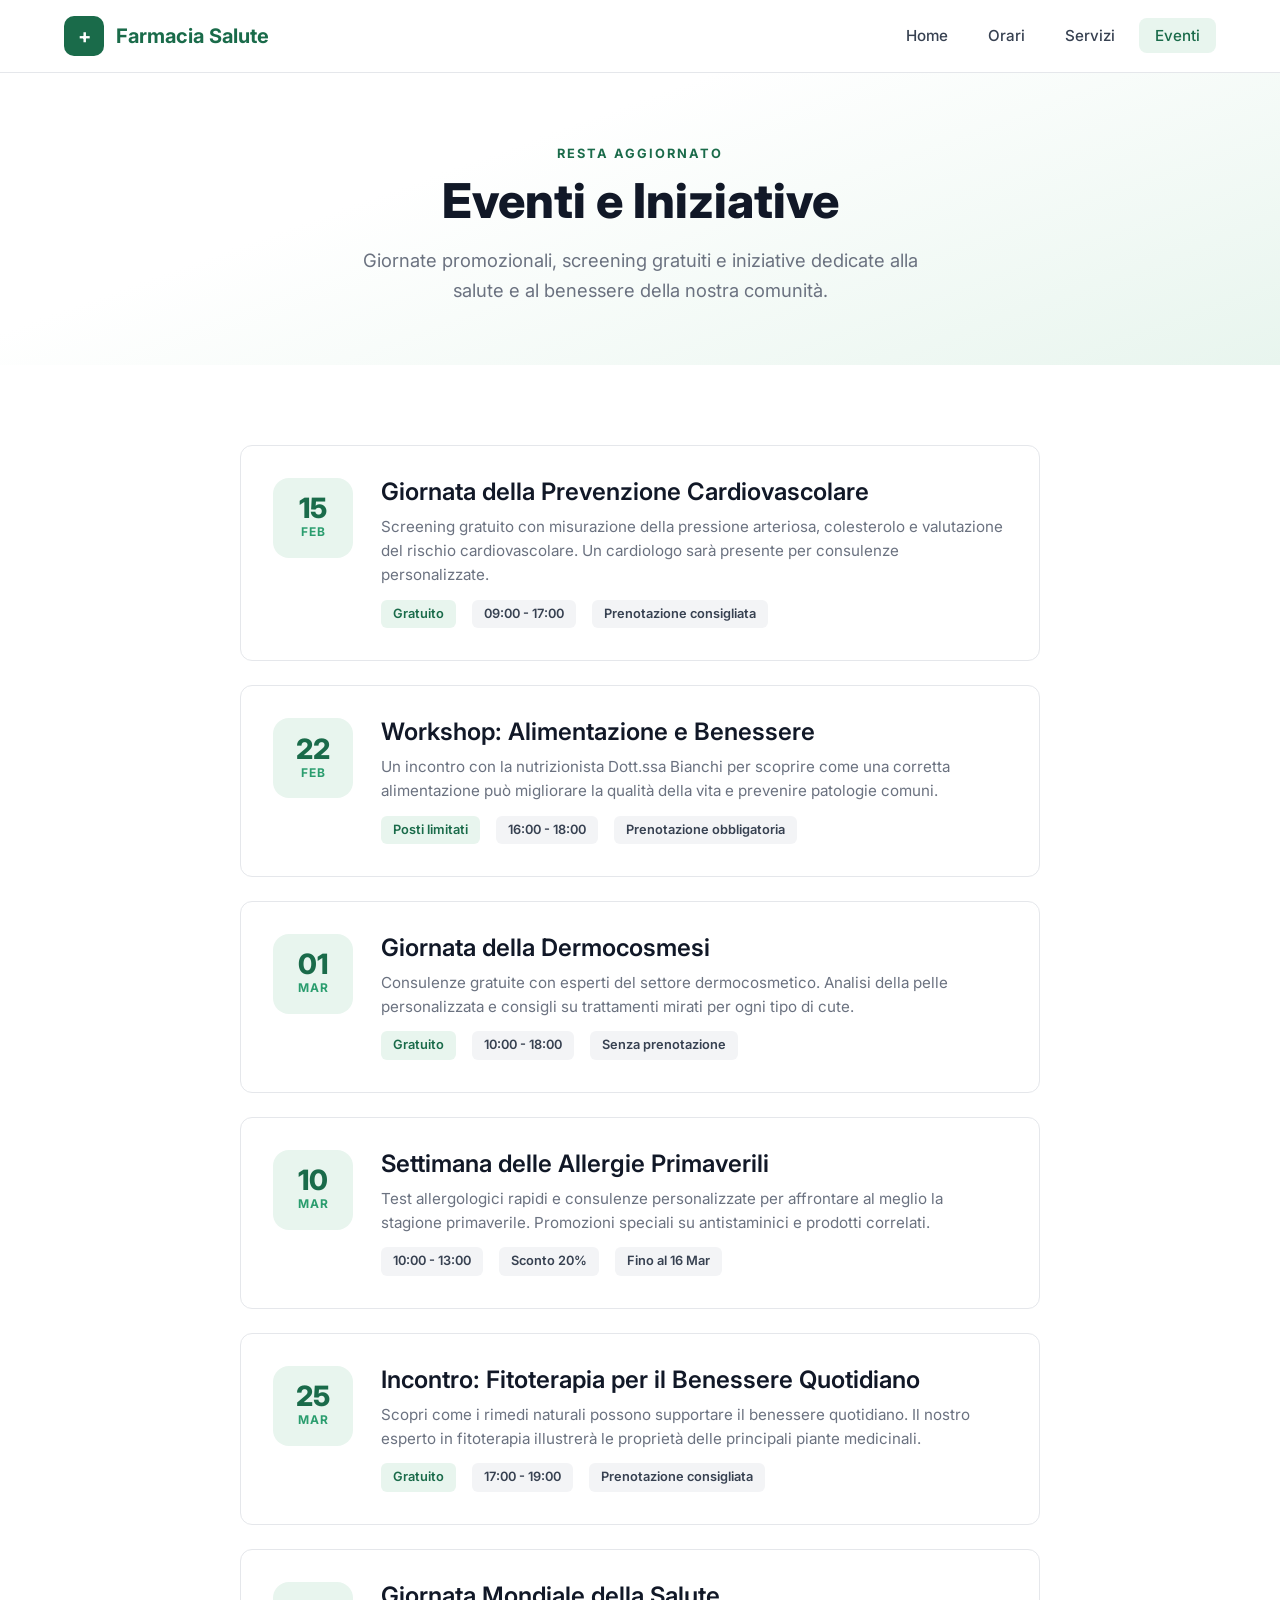
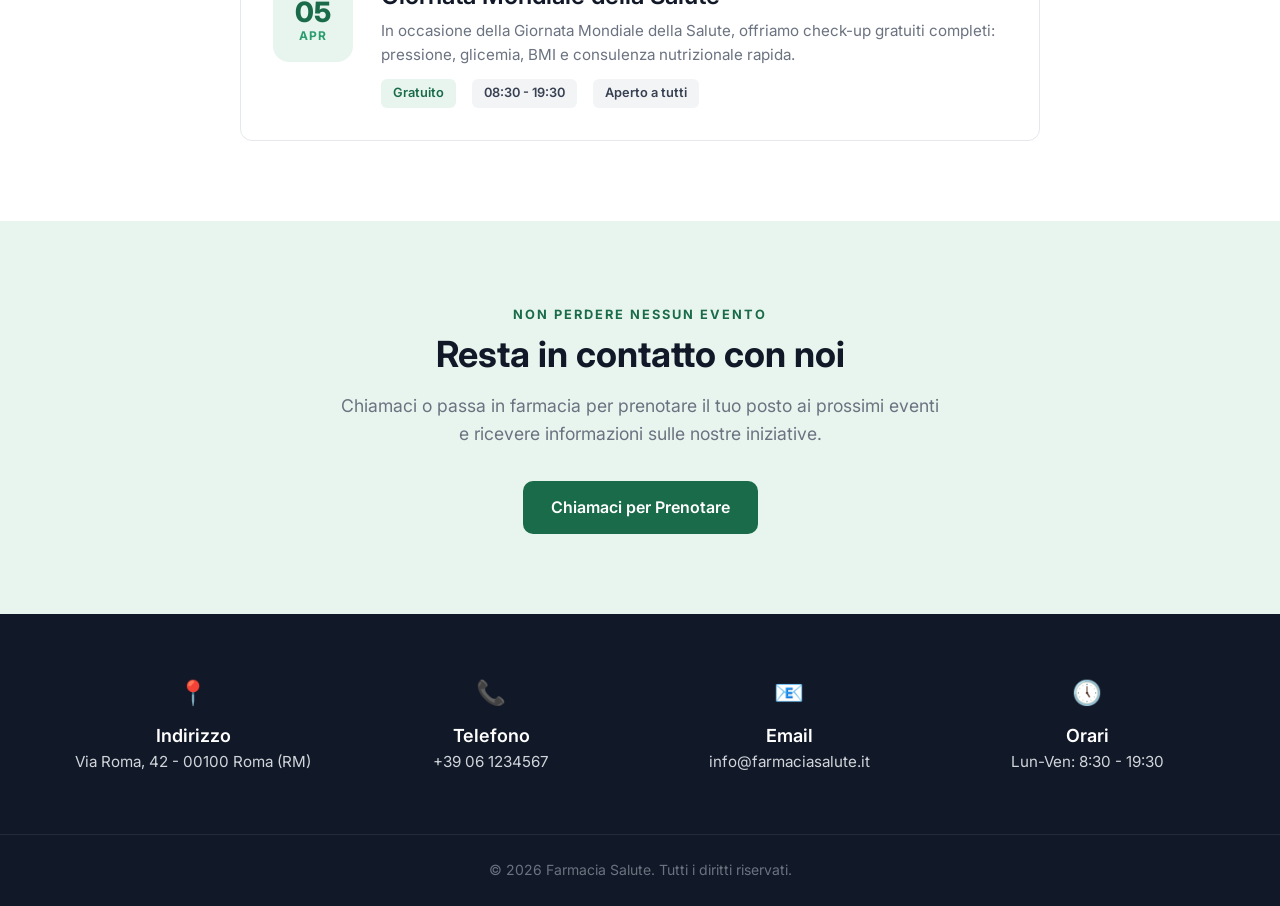
==== eventi.html @ 4664b822 "Add pharmacy showcase website with homepage, hours, services, and events pages Static frontend for F" ====
<!DOCTYPE html>
<html lang="it">
<head>
  <meta charset="UTF-8">
  <meta name="viewport" content="width=device-width, initial-scale=1.0">
  <title>Eventi &mdash; Farmacia Salute</title>
  <meta name="description" content="Scopri gli eventi, le giornate promozionali e le iniziative organizzate dalla Farmacia Salute.">
  <link rel="preconnect" href="https://fonts.googleapis.com">
  <link rel="preconnect" href="https://fonts.gstatic.com" crossorigin>
  <link href="https://fonts.googleapis.com/css2?family=Inter:wght@400;500;600;700;800&display=swap" rel="stylesheet">
  <link rel="stylesheet" href="css/style.css">
</head>
<body>

  <!-- Header -->
  <header class="header" id="header">
    <nav class="nav container">
      <a href="index.html" class="nav-logo">
        <div class="logo-icon">+</div>
        Farmacia Salute
      </a>
      <ul class="nav-links" id="navLinks">
        <li><a href="index.html">Home</a></li>
        <li><a href="orari.html">Orari</a></li>
        <li><a href="servizi.html">Servizi</a></li>
        <li><a href="eventi.html" class="active">Eventi</a></li>
      </ul>
      <button class="nav-toggle" id="navToggle" aria-label="Menu">
        <span></span>
        <span></span>
        <span></span>
      </button>
    </nav>
  </header>

  <!-- Page Header -->
  <section class="page-header">
    <div class="container">
      <span class="section-label">Resta Aggiornato</span>
      <h1>Eventi e Iniziative</h1>
      <p>Giornate promozionali, screening gratuiti e iniziative dedicate alla salute e al benessere della nostra comunità.</p>
    </div>
  </section>

  <!-- Events List -->
  <section class="section">
    <div class="container">
      <div class="events-list">

        <div class="event-card">
          <div class="event-date">
            <span class="day">15</span>
            <span class="month">Feb</span>
          </div>
          <div class="event-info">
            <h3>Giornata della Prevenzione Cardiovascolare</h3>
            <p>Screening gratuito con misurazione della pressione arteriosa, colesterolo e valutazione del rischio cardiovascolare. Un cardiologo sarà presente per consulenze personalizzate.</p>
            <div class="event-meta">
              <span class="event-tag highlight">Gratuito</span>
              <span class="event-tag">09:00 - 17:00</span>
              <span class="event-tag">Prenotazione consigliata</span>
            </div>
          </div>
        </div>

        <div class="event-card">
          <div class="event-date">
            <span class="day">22</span>
            <span class="month">Feb</span>
          </div>
          <div class="event-info">
            <h3>Workshop: Alimentazione e Benessere</h3>
            <p>Un incontro con la nutrizionista Dott.ssa Bianchi per scoprire come una corretta alimentazione può migliorare la qualità della vita e prevenire patologie comuni.</p>
            <div class="event-meta">
              <span class="event-tag highlight">Posti limitati</span>
              <span class="event-tag">16:00 - 18:00</span>
              <span class="event-tag">Prenotazione obbligatoria</span>
            </div>
          </div>
        </div>

        <div class="event-card">
          <div class="event-date">
            <span class="day">01</span>
            <span class="month">Mar</span>
          </div>
          <div class="event-info">
            <h3>Giornata della Dermocosmesi</h3>
            <p>Consulenze gratuite con esperti del settore dermocosmetico. Analisi della pelle personalizzata e consigli su trattamenti mirati per ogni tipo di cute.</p>
            <div class="event-meta">
              <span class="event-tag highlight">Gratuito</span>
              <span class="event-tag">10:00 - 18:00</span>
              <span class="event-tag">Senza prenotazione</span>
            </div>
          </div>
        </div>

        <div class="event-card">
          <div class="event-date">
            <span class="day">10</span>
            <span class="month">Mar</span>
          </div>
          <div class="event-info">
            <h3>Settimana delle Allergie Primaverili</h3>
            <p>Test allergologici rapidi e consulenze personalizzate per affrontare al meglio la stagione primaverile. Promozioni speciali su antistaminici e prodotti correlati.</p>
            <div class="event-meta">
              <span class="event-tag">10:00 - 13:00</span>
              <span class="event-tag">Sconto 20%</span>
              <span class="event-tag">Fino al 16 Mar</span>
            </div>
          </div>
        </div>

        <div class="event-card">
          <div class="event-date">
            <span class="day">25</span>
            <span class="month">Mar</span>
          </div>
          <div class="event-info">
            <h3>Incontro: Fitoterapia per il Benessere Quotidiano</h3>
            <p>Scopri come i rimedi naturali possono supportare il benessere quotidiano. Il nostro esperto in fitoterapia illustrerà le proprietà delle principali piante medicinali.</p>
            <div class="event-meta">
              <span class="event-tag highlight">Gratuito</span>
              <span class="event-tag">17:00 - 19:00</span>
              <span class="event-tag">Prenotazione consigliata</span>
            </div>
          </div>
        </div>

        <div class="event-card">
          <div class="event-date">
            <span class="day">05</span>
            <span class="month">Apr</span>
          </div>
          <div class="event-info">
            <h3>Giornata Mondiale della Salute</h3>
            <p>In occasione della Giornata Mondiale della Salute, offriamo check-up gratuiti completi: pressione, glicemia, BMI e consulenza nutrizionale rapida.</p>
            <div class="event-meta">
              <span class="event-tag highlight">Gratuito</span>
              <span class="event-tag">08:30 - 19:30</span>
              <span class="event-tag">Aperto a tutti</span>
            </div>
          </div>
        </div>

      </div>
    </div>
  </section>

  <!-- CTA Section -->
  <section class="section" style="background: var(--accent); text-align: center;">
    <div class="container">
      <span class="section-label">Non perdere nessun evento</span>
      <h2>Resta in contatto con noi</h2>
      <p style="max-width: 600px; margin: 16px auto 32px; color: var(--gray-500); font-size: 1.1rem;">
        Chiamaci o passa in farmacia per prenotare il tuo posto ai prossimi eventi e ricevere informazioni sulle nostre iniziative.
      </p>
      <a href="tel:+390612345678" class="btn btn-primary">Chiamaci per Prenotare</a>
    </div>
  </section>

  <!-- Contact Bar -->
  <section class="contact-bar">
    <div class="container">
      <div class="contact-item">
        <div class="icon">&#x1F4CD;</div>
        <h4>Indirizzo</h4>
        <p>Via Roma, 42 - 00100 Roma (RM)</p>
      </div>
      <div class="contact-item">
        <div class="icon">&#x1F4DE;</div>
        <h4>Telefono</h4>
        <p>+39 06 1234567</p>
      </div>
      <div class="contact-item">
        <div class="icon">&#x1F4E7;</div>
        <h4>Email</h4>
        <p>info@farmaciasalute.it</p>
      </div>
      <div class="contact-item">
        <div class="icon">&#x1F554;</div>
        <h4>Orari</h4>
        <p>Lun-Ven: 8:30 - 19:30</p>
      </div>
    </div>
  </section>

  <!-- Footer -->
  <footer class="footer">
    <div class="container">
      <p>&copy; 2026 Farmacia Salute. Tutti i diritti riservati.</p>
    </div>
  </footer>

  <script src="js/main.js"></script>
</body>
</html>
---- css/style.css ----
/* ===== CSS Variables & Reset ===== */
:root {
  --primary: #1a6b4a;
  --primary-light: #2a9d6e;
  --primary-dark: #0f4a32;
  --accent: #e8f5ee;
  --white: #ffffff;
  --gray-50: #f9fafb;
  --gray-100: #f3f4f6;
  --gray-200: #e5e7eb;
  --gray-300: #d1d5db;
  --gray-500: #6b7280;
  --gray-700: #374151;
  --gray-900: #111827;
  --shadow-sm: 0 1px 3px rgba(0, 0, 0, 0.08);
  --shadow-md: 0 4px 12px rgba(0, 0, 0, 0.1);
  --shadow-lg: 0 10px 30px rgba(0, 0, 0, 0.12);
  --radius: 12px;
  --transition: 0.3s ease;
}

*,
*::before,
*::after {
  margin: 0;
  padding: 0;
  box-sizing: border-box;
}

html {
  scroll-behavior: smooth;
}

body {
  font-family: 'Inter', -apple-system, BlinkMacSystemFont, 'Segoe UI', sans-serif;
  color: var(--gray-700);
  line-height: 1.6;
  background: var(--white);
}

a {
  text-decoration: none;
  color: inherit;
}

ul {
  list-style: none;
}

img {
  max-width: 100%;
  display: block;
}

/* ===== Typography ===== */
h1, h2, h3, h4 {
  color: var(--gray-900);
  line-height: 1.2;
}

h1 { font-size: 3rem; font-weight: 800; }
h2 { font-size: 2.25rem; font-weight: 700; }
h3 { font-size: 1.5rem; font-weight: 600; }
h4 { font-size: 1.125rem; font-weight: 600; }

/* ===== Layout ===== */
.container {
  max-width: 1200px;
  margin: 0 auto;
  padding: 0 24px;
}

.section {
  padding: 80px 0;
}

.section-header {
  text-align: center;
  margin-bottom: 56px;
}

.section-header h2 {
  margin-bottom: 16px;
}

.section-header p {
  font-size: 1.125rem;
  color: var(--gray-500);
  max-width: 600px;
  margin: 0 auto;
}

.section-label {
  display: inline-block;
  font-size: 0.8rem;
  font-weight: 700;
  text-transform: uppercase;
  letter-spacing: 2px;
  color: var(--primary);
  margin-bottom: 8px;
}

/* ===== Header / Navbar ===== */
.header {
  position: fixed;
  top: 0;
  left: 0;
  width: 100%;
  z-index: 1000;
  background: rgba(255, 255, 255, 0.95);
  backdrop-filter: blur(10px);
  border-bottom: 1px solid var(--gray-200);
  transition: var(--transition);
}

.header.scrolled {
  box-shadow: var(--shadow-sm);
}

.nav {
  display: flex;
  align-items: center;
  justify-content: space-between;
  height: 72px;
}

.nav-logo {
  display: flex;
  align-items: center;
  gap: 12px;
  font-size: 1.25rem;
  font-weight: 700;
  color: var(--primary);
}

.nav-logo .logo-icon {
  width: 40px;
  height: 40px;
  background: var(--primary);
  border-radius: 10px;
  display: flex;
  align-items: center;
  justify-content: center;
  color: var(--white);
  font-size: 1.25rem;
}

.nav-links {
  display: flex;
  align-items: center;
  gap: 8px;
}

.nav-links a {
  padding: 8px 16px;
  border-radius: 8px;
  font-size: 0.95rem;
  font-weight: 500;
  color: var(--gray-700);
  transition: var(--transition);
}

.nav-links a:hover,
.nav-links a.active {
  color: var(--primary);
  background: var(--accent);
}

.nav-toggle {
  display: none;
  flex-direction: column;
  gap: 5px;
  background: none;
  border: none;
  cursor: pointer;
  padding: 4px;
}

.nav-toggle span {
  width: 24px;
  height: 2px;
  background: var(--gray-700);
  border-radius: 2px;
  transition: var(--transition);
}

/* ===== Hero Section ===== */
.hero {
  min-height: 100vh;
  display: flex;
  align-items: center;
  padding-top: 72px;
  background: linear-gradient(160deg, var(--white) 60%, var(--accent) 100%);
  position: relative;
  overflow: hidden;
}

.hero::after {
  content: '';
  position: absolute;
  top: -200px;
  right: -200px;
  width: 600px;
  height: 600px;
  border-radius: 50%;
  background: radial-gradient(circle, rgba(26, 107, 74, 0.06) 0%, transparent 70%);
  pointer-events: none;
}

.hero .container {
  display: grid;
  grid-template-columns: 1fr 1fr;
  gap: 64px;
  align-items: center;
}

.hero-content {
  position: relative;
  z-index: 1;
}

.hero-content h1 {
  margin-bottom: 24px;
}

.hero-content h1 span {
  color: var(--primary);
}

.hero-content p {
  font-size: 1.2rem;
  color: var(--gray-500);
  margin-bottom: 36px;
  max-width: 500px;
}

.hero-visual {
  display: flex;
  justify-content: center;
  align-items: center;
  position: relative;
}

.hero-card {
  background: var(--white);
  border-radius: 20px;
  padding: 48px;
  box-shadow: var(--shadow-lg);
  text-align: center;
  max-width: 400px;
  width: 100%;
}

.hero-card .pharmacy-icon {
  width: 100px;
  height: 100px;
  margin: 0 auto 24px;
  background: var(--accent);
  border-radius: 50%;
  display: flex;
  align-items: center;
  justify-content: center;
  font-size: 3rem;
}

.hero-card h3 {
  margin-bottom: 8px;
  color: var(--primary);
}

.hero-card p {
  color: var(--gray-500);
  font-size: 0.95rem;
}

.hero-stats {
  display: flex;
  gap: 16px;
  margin-top: 24px;
  justify-content: center;
}

.hero-stat {
  text-align: center;
  padding: 12px 16px;
  background: var(--accent);
  border-radius: 12px;
  flex: 1;
}

.hero-stat .number {
  font-size: 1.5rem;
  font-weight: 800;
  color: var(--primary);
}

.hero-stat .label {
  font-size: 0.75rem;
  color: var(--gray-500);
  text-transform: uppercase;
  letter-spacing: 1px;
}

/* ===== Buttons ===== */
.btn {
  display: inline-flex;
  align-items: center;
  gap: 8px;
  padding: 14px 28px;
  border-radius: 10px;
  font-size: 1rem;
  font-weight: 600;
  cursor: pointer;
  border: none;
  transition: var(--transition);
}

.btn-primary {
  background: var(--primary);
  color: var(--white);
}

.btn-primary:hover {
  background: var(--primary-dark);
  transform: translateY(-2px);
  box-shadow: var(--shadow-md);
}

.btn-outline {
  background: transparent;
  color: var(--primary);
  border: 2px solid var(--primary);
}

.btn-outline:hover {
  background: var(--accent);
  transform: translateY(-2px);
}

.btn-group {
  display: flex;
  gap: 16px;
  flex-wrap: wrap;
}

/* ===== Cards Grid ===== */
.cards-grid {
  display: grid;
  grid-template-columns: repeat(auto-fit, minmax(280px, 1fr));
  gap: 24px;
}

.card {
  background: var(--white);
  border-radius: var(--radius);
  padding: 32px;
  border: 1px solid var(--gray-200);
  transition: var(--transition);
}

.card:hover {
  transform: translateY(-4px);
  box-shadow: var(--shadow-md);
  border-color: transparent;
}

.card-icon {
  width: 56px;
  height: 56px;
  border-radius: 14px;
  background: var(--accent);
  display: flex;
  align-items: center;
  justify-content: center;
  font-size: 1.5rem;
  margin-bottom: 20px;
}

.card h3 {
  margin-bottom: 12px;
}

.card p {
  color: var(--gray-500);
  font-size: 0.95rem;
}

/* ===== Page Header (for inner pages) ===== */
.page-header {
  padding: 140px 0 60px;
  background: linear-gradient(160deg, var(--white) 40%, var(--accent) 100%);
  text-align: center;
}

.page-header h1 {
  margin-bottom: 16px;
}

.page-header p {
  font-size: 1.15rem;
  color: var(--gray-500);
  max-width: 600px;
  margin: 0 auto;
}

/* ===== Hours Table ===== */
.hours-wrapper {
  max-width: 700px;
  margin: 0 auto;
}

.hours-table {
  width: 100%;
  background: var(--white);
  border-radius: var(--radius);
  overflow: hidden;
  box-shadow: var(--shadow-md);
  border: 1px solid var(--gray-200);
}

.hours-row {
  display: flex;
  justify-content: space-between;
  align-items: center;
  padding: 20px 32px;
  border-bottom: 1px solid var(--gray-100);
  transition: var(--transition);
}

.hours-row:last-child {
  border-bottom: none;
}

.hours-row:hover {
  background: var(--gray-50);
}

.hours-row.today {
  background: var(--accent);
  font-weight: 600;
}

.hours-row.today .day-name {
  color: var(--primary);
}

.day-name {
  font-weight: 600;
  color: var(--gray-900);
  display: flex;
  align-items: center;
  gap: 10px;
}

.today-badge {
  font-size: 0.7rem;
  background: var(--primary);
  color: var(--white);
  padding: 2px 10px;
  border-radius: 20px;
  font-weight: 700;
  text-transform: uppercase;
  letter-spacing: 1px;
}

.hours-time {
  color: var(--gray-500);
}

.hours-time.closed {
  color: #dc2626;
  font-weight: 600;
}

.hours-note {
  text-align: center;
  margin-top: 32px;
  padding: 24px;
  background: var(--accent);
  border-radius: var(--radius);
  color: var(--primary-dark);
  font-size: 0.95rem;
}

.hours-note strong {
  display: block;
  margin-bottom: 4px;
}

/* ===== Current Status Badge ===== */
.status-badge {
  display: inline-flex;
  align-items: center;
  gap: 8px;
  padding: 8px 20px;
  border-radius: 30px;
  font-weight: 600;
  font-size: 0.9rem;
  margin-top: 16px;
}

.status-badge.open {
  background: #dcfce7;
  color: #166534;
}

.status-badge.closed {
  background: #fee2e2;
  color: #991b1b;
}

.status-dot {
  width: 8px;
  height: 8px;
  border-radius: 50%;
  animation: pulse 2s infinite;
}

.status-badge.open .status-dot {
  background: #22c55e;
}

.status-badge.closed .status-dot {
  background: #ef4444;
}

@keyframes pulse {
  0%, 100% { opacity: 1; }
  50% { opacity: 0.4; }
}

/* ===== Services Page ===== */
.services-grid {
  display: grid;
  grid-template-columns: repeat(auto-fit, minmax(320px, 1fr));
  gap: 32px;
}

.service-card {
  background: var(--white);
  border-radius: var(--radius);
  padding: 40px;
  border: 1px solid var(--gray-200);
  transition: var(--transition);
  position: relative;
  overflow: hidden;
}

.service-card::before {
  content: '';
  position: absolute;
  top: 0;
  left: 0;
  width: 100%;
  height: 4px;
  background: var(--primary);
  transform: scaleX(0);
  transition: var(--transition);
}

.service-card:hover::before {
  transform: scaleX(1);
}

.service-card:hover {
  transform: translateY(-6px);
  box-shadow: var(--shadow-lg);
  border-color: transparent;
}

.service-icon {
  width: 64px;
  height: 64px;
  border-radius: 16px;
  background: var(--accent);
  display: flex;
  align-items: center;
  justify-content: center;
  font-size: 1.75rem;
  margin-bottom: 24px;
}

.service-card h3 {
  margin-bottom: 12px;
}

.service-card p {
  color: var(--gray-500);
  line-height: 1.7;
}

/* ===== Events Page ===== */
.events-list {
  max-width: 800px;
  margin: 0 auto;
  display: flex;
  flex-direction: column;
  gap: 24px;
}

.event-card {
  background: var(--white);
  border-radius: var(--radius);
  padding: 32px;
  border: 1px solid var(--gray-200);
  display: flex;
  gap: 28px;
  align-items: flex-start;
  transition: var(--transition);
}

.event-card:hover {
  transform: translateY(-3px);
  box-shadow: var(--shadow-md);
  border-color: transparent;
}

.event-date {
  flex-shrink: 0;
  width: 80px;
  height: 80px;
  border-radius: 16px;
  background: var(--accent);
  display: flex;
  flex-direction: column;
  align-items: center;
  justify-content: center;
  text-align: center;
}

.event-date .day {
  font-size: 1.75rem;
  font-weight: 800;
  color: var(--primary);
  line-height: 1;
}

.event-date .month {
  font-size: 0.75rem;
  font-weight: 700;
  color: var(--primary-light);
  text-transform: uppercase;
  letter-spacing: 1px;
}

.event-info h3 {
  margin-bottom: 8px;
}

.event-info p {
  color: var(--gray-500);
  font-size: 0.95rem;
  margin-bottom: 12px;
}

.event-meta {
  display: flex;
  gap: 16px;
  flex-wrap: wrap;
}

.event-tag {
  font-size: 0.8rem;
  font-weight: 600;
  padding: 4px 12px;
  border-radius: 6px;
  background: var(--gray-100);
  color: var(--gray-700);
}

.event-tag.highlight {
  background: var(--accent);
  color: var(--primary);
}

/* ===== Contact Bar ===== */
.contact-bar {
  background: var(--gray-900);
  padding: 60px 0;
}

.contact-bar .container {
  display: grid;
  grid-template-columns: repeat(auto-fit, minmax(240px, 1fr));
  gap: 40px;
}

.contact-item {
  text-align: center;
  color: var(--gray-300);
}

.contact-item .icon {
  font-size: 1.5rem;
  margin-bottom: 12px;
}

.contact-item h4 {
  color: var(--white);
  margin-bottom: 4px;
}

.contact-item p {
  font-size: 0.95rem;
}

/* ===== Footer ===== */
.footer {
  background: var(--gray-900);
  border-top: 1px solid rgba(255, 255, 255, 0.08);
  padding: 24px 0;
  text-align: center;
  color: var(--gray-500);
  font-size: 0.875rem;
}

/* ===== Responsive ===== */
@media (max-width: 768px) {
  h1 { font-size: 2.25rem; }
  h2 { font-size: 1.75rem; }
  h3 { font-size: 1.25rem; }

  .section { padding: 56px 0; }

  .nav-links {
    position: fixed;
    top: 72px;
    left: 0;
    right: 0;
    background: var(--white);
    flex-direction: column;
    padding: 24px;
    gap: 4px;
    border-bottom: 1px solid var(--gray-200);
    box-shadow: var(--shadow-md);
    transform: translateY(-120%);
    transition: var(--transition);
    z-index: 999;
  }

  .nav-links.open {
    transform: translateY(0);
  }

  .nav-links a {
    width: 100%;
    padding: 12px 16px;
  }

  .nav-toggle {
    display: flex;
  }

  .hero .container {
    grid-template-columns: 1fr;
    gap: 40px;
    text-align: center;
  }

  .hero-content p {
    margin-left: auto;
    margin-right: auto;
  }

  .btn-group {
    justify-content: center;
  }

  .event-card {
    flex-direction: column;
    align-items: center;
    text-align: center;
  }

  .event-meta {
    justify-content: center;
  }

  .services-grid {
    grid-template-columns: 1fr;
  }
}
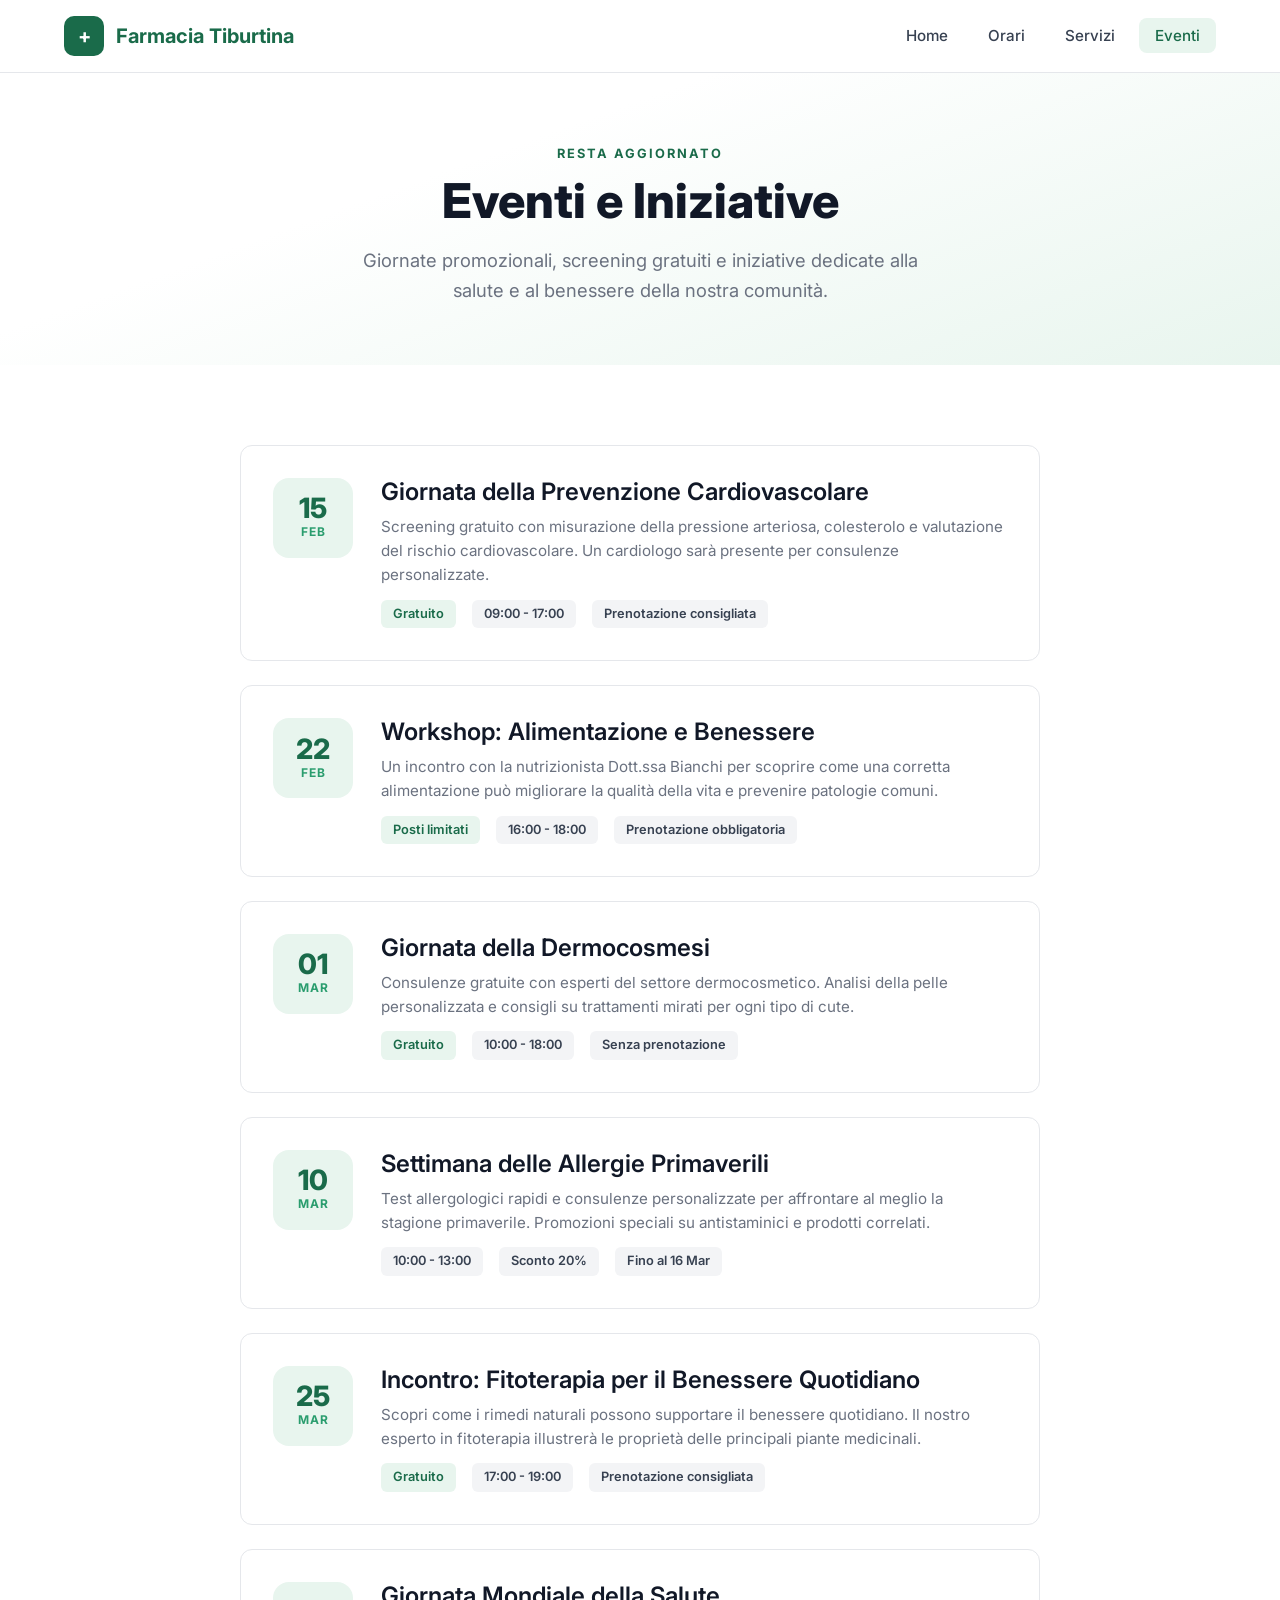
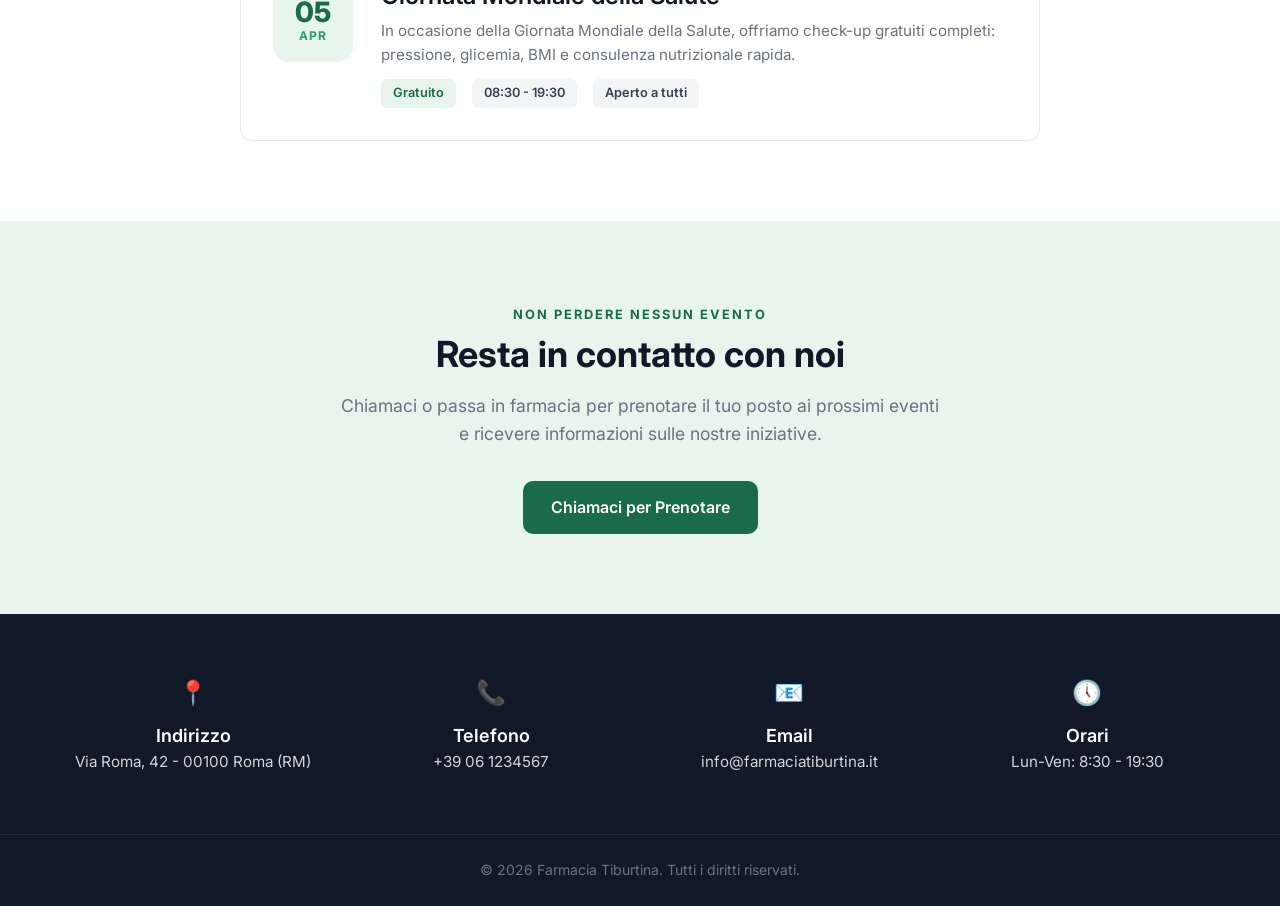
==== commit 6367b318: "Add hero background image and rename to Farmacia Tiburtina - Set pharmacy exterior photo as hero bac" ====
--- a/eventi.html
+++ b/eventi.html
@@ -3,8 +3,8 @@
 <head>
   <meta charset="UTF-8">
   <meta name="viewport" content="width=device-width, initial-scale=1.0">
-  <title>Eventi &mdash; Farmacia Salute</title>
-  <meta name="description" content="Scopri gli eventi, le giornate promozionali e le iniziative organizzate dalla Farmacia Salute.">
+  <title>Eventi &mdash; Farmacia Tiburtina</title>
+  <meta name="description" content="Scopri gli eventi, le giornate promozionali e le iniziative organizzate dalla Farmacia Tiburtina.">
   <link rel="preconnect" href="https://fonts.googleapis.com">
   <link rel="preconnect" href="https://fonts.gstatic.com" crossorigin>
   <link href="https://fonts.googleapis.com/css2?family=Inter:wght@400;500;600;700;800&display=swap" rel="stylesheet">
@@ -17,7 +17,7 @@
     <nav class="nav container">
       <a href="index.html" class="nav-logo">
         <div class="logo-icon">+</div>
-        Farmacia Salute
+        Farmacia Tiburtina
       </a>
       <ul class="nav-links" id="navLinks">
         <li><a href="index.html">Home</a></li>
@@ -175,7 +175,7 @@
       <div class="contact-item">
         <div class="icon">&#x1F4E7;</div>
         <h4>Email</h4>
-        <p>info@farmaciasalute.it</p>
+        <p>info@farmaciatiburtina.it</p>
       </div>
       <div class="contact-item">
         <div class="icon">&#x1F554;</div>
@@ -188,7 +188,7 @@
   <!-- Footer -->
   <footer class="footer">
     <div class="container">
-      <p>&copy; 2026 Farmacia Salute. Tutti i diritti riservati.</p>
+      <p>&copy; 2026 Farmacia Tiburtina. Tutti i diritti riservati.</p>
     </div>
   </footer>
 
--- a/css/style.css
+++ b/css/style.css
@@ -190,9 +190,17 @@
   display: flex;
   align-items: center;
   padding-top: 72px;
-  background: linear-gradient(160deg, var(--white) 60%, var(--accent) 100%);
+  background: url('http://www.farmaciatiburtina.it/wp-content/uploads/2016/09/06092016-425701829_5466443718539454775.jpg') center center / cover no-repeat fixed;
   position: relative;
   overflow: hidden;
+}
+
+.hero::before {
+  content: '';
+  position: absolute;
+  inset: 0;
+  background: linear-gradient(160deg, rgba(255,255,255,0.92) 40%, rgba(232,245,238,0.85) 100%);
+  z-index: 0;
 }
 
 .hero::after {
@@ -212,6 +220,8 @@
   grid-template-columns: 1fr 1fr;
   gap: 64px;
   align-items: center;
+  position: relative;
+  z-index: 1;
 }
 
 .hero-content {
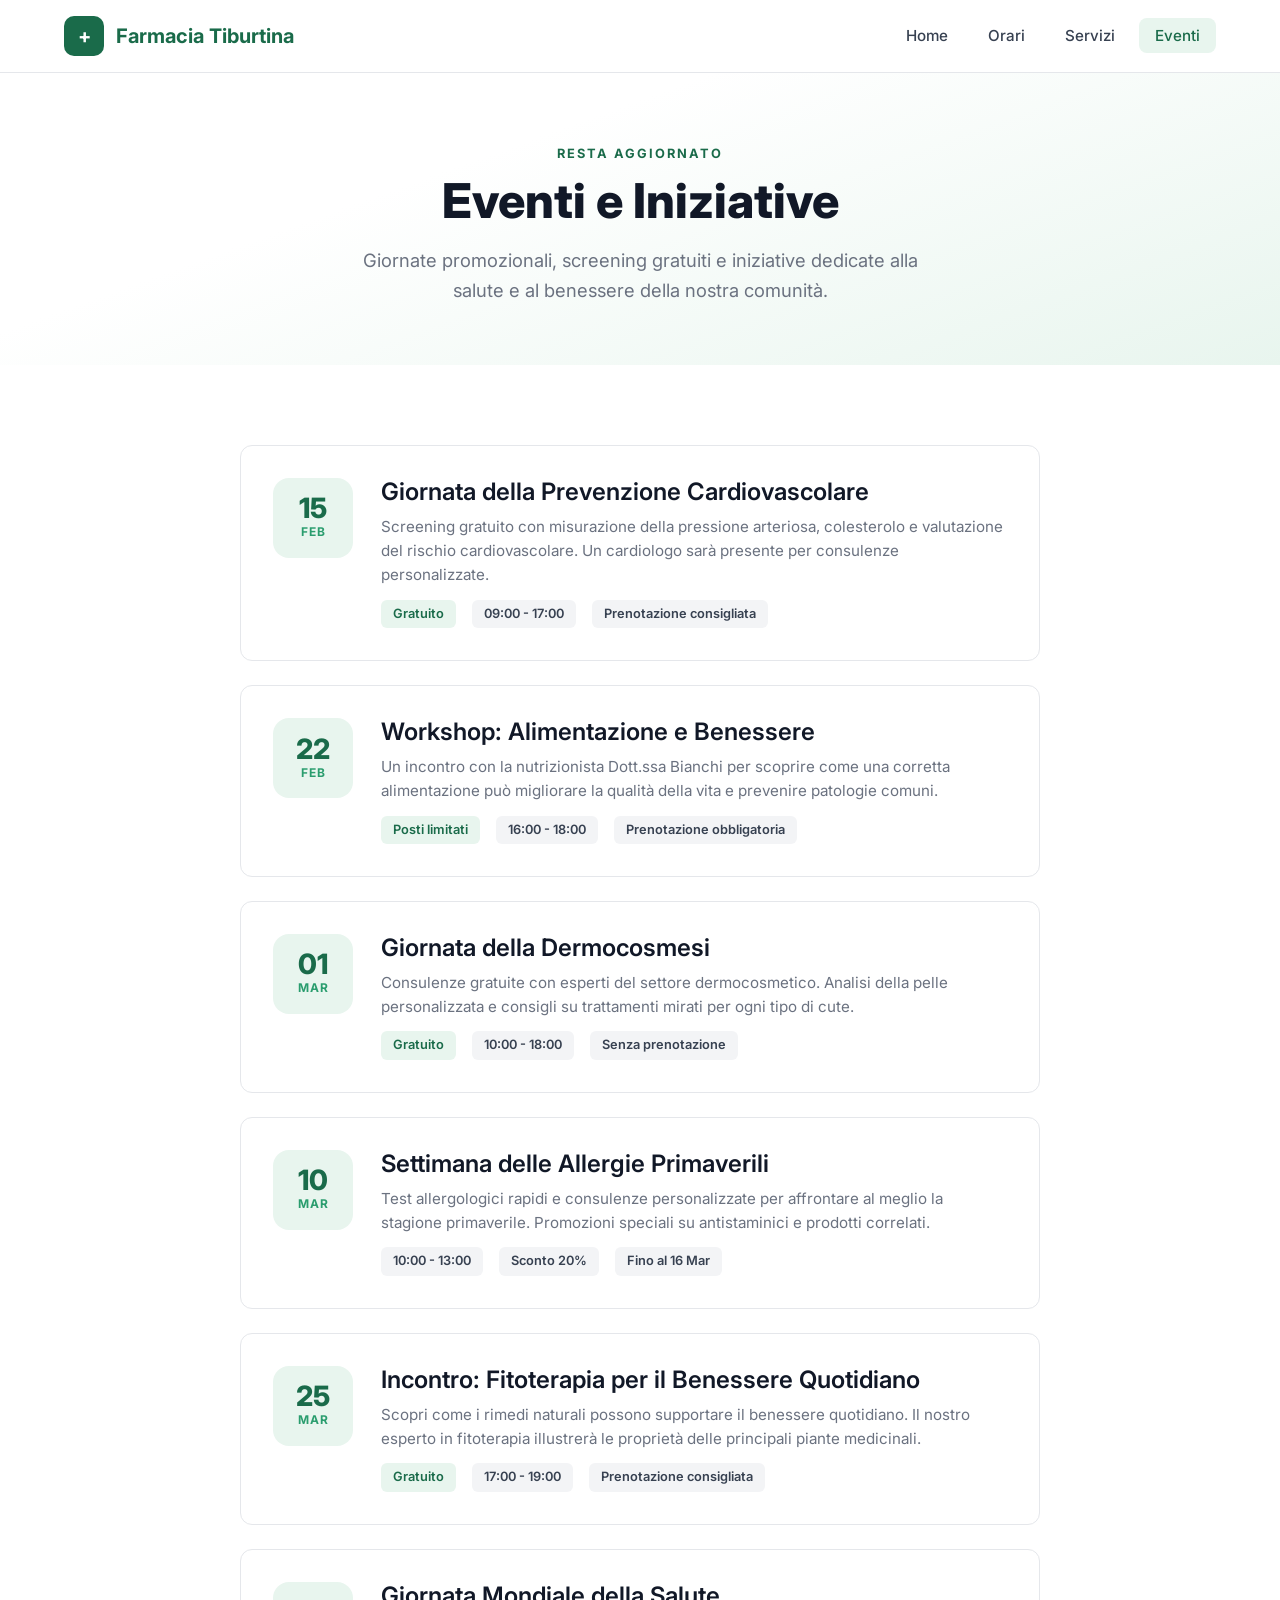
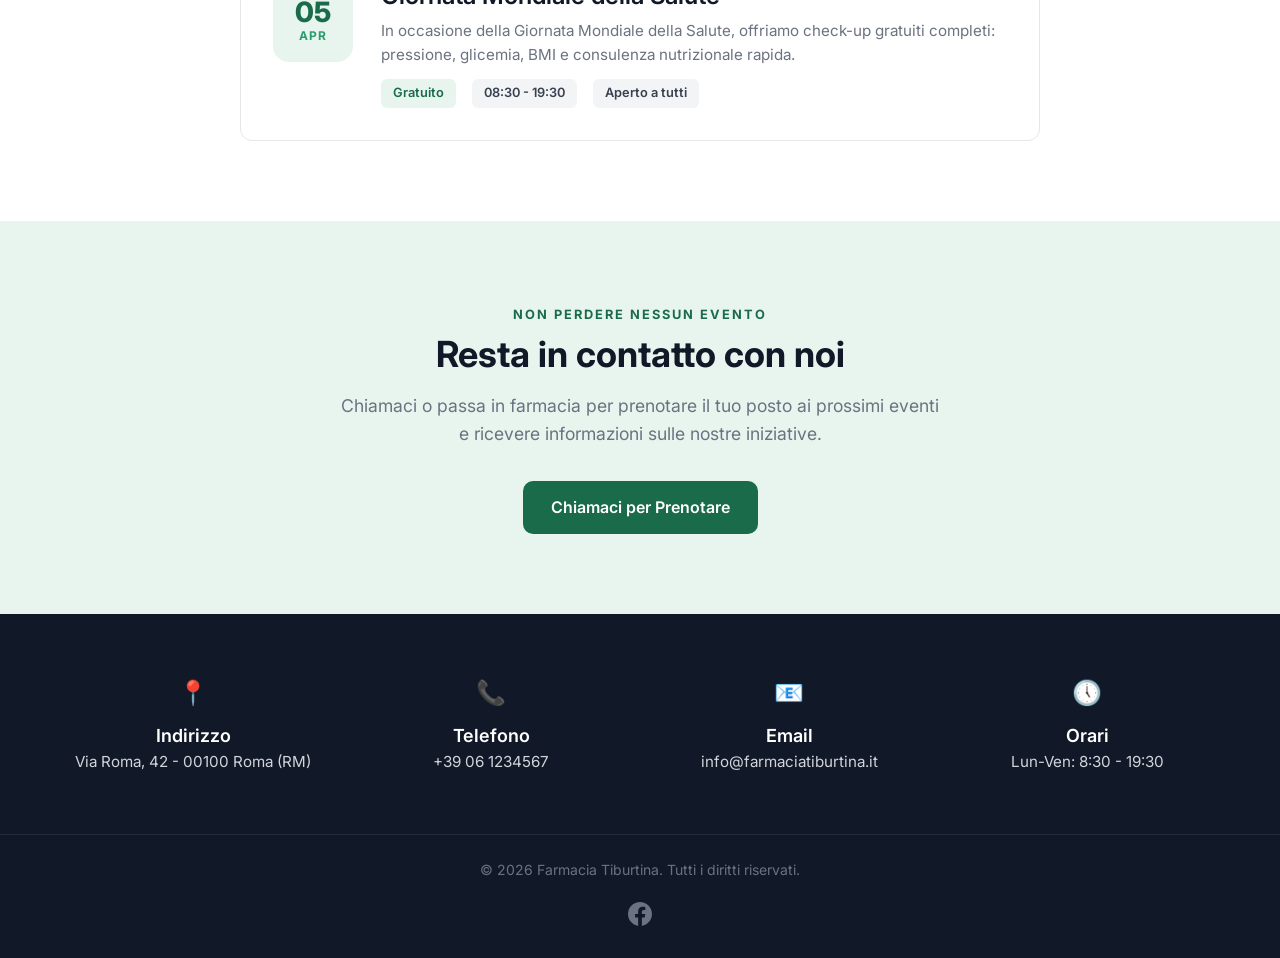
==== commit bdb7b221: "Add Facebook link to footer on all pages - Facebook icon (SVG) with link to facebook.com as placehol" ====
--- a/eventi.html
+++ b/eventi.html
@@ -189,6 +189,9 @@
   <footer class="footer">
     <div class="container">
       <p>&copy; 2026 Farmacia Tiburtina. Tutti i diritti riservati.</p>
+      <a href="https://www.facebook.com" target="_blank" rel="noopener noreferrer" class="footer-social" aria-label="Facebook">
+        <svg width="24" height="24" viewBox="0 0 24 24" fill="currentColor"><path d="M24 12.073c0-6.627-5.373-12-12-12s-12 5.373-12 12c0 5.99 4.388 10.954 10.125 11.854v-8.385H7.078v-3.47h3.047V9.43c0-3.007 1.792-4.669 4.533-4.669 1.312 0 2.686.235 2.686.235v2.953H15.83c-1.491 0-1.956.925-1.956 1.874v2.25h3.328l-.532 3.47h-2.796v8.385C19.612 23.027 24 18.062 24 12.073z"/></svg>
+      </a>
     </div>
   </footer>
 
--- a/css/style.css
+++ b/css/style.css
@@ -27,6 +27,11 @@
   box-sizing: border-box;
 }
 
+html, body {
+  overflow-x: hidden;
+  width: 100%;
+}
+
 html {
   scroll-behavior: smooth;
 }
@@ -190,7 +195,7 @@
   display: flex;
   align-items: center;
   padding-top: 72px;
-  background: url('http://www.farmaciatiburtina.it/wp-content/uploads/2016/09/06092016-425701829_5466443718539454775.jpg') center center / cover no-repeat fixed;
+  background: url('hero-bg.jpg') center center / cover no-repeat;
   position: relative;
   overflow: hidden;
 }
@@ -199,7 +204,7 @@
   content: '';
   position: absolute;
   inset: 0;
-  background: linear-gradient(160deg, rgba(255,255,255,0.92) 40%, rgba(232,245,238,0.85) 100%);
+  background: linear-gradient(160deg, rgba(255,255,255,0.65) 30%, rgba(232,245,238,0.5) 100%);
   z-index: 0;
 }
 
@@ -724,32 +729,98 @@
   font-size: 0.875rem;
 }
 
+.footer .container {
+  display: flex;
+  flex-direction: column;
+  align-items: center;
+  gap: 12px;
+}
+
+.footer-social {
+  display: inline-flex;
+  align-items: center;
+  justify-content: center;
+  width: 40px;
+  height: 40px;
+  border-radius: 50%;
+  color: var(--gray-500);
+  transition: var(--transition);
+}
+
+.footer-social:hover {
+  color: var(--white);
+  background: #1877F2;
+}
+
 /* ===== Responsive ===== */
-@media (max-width: 768px) {
-  h1 { font-size: 2.25rem; }
-  h2 { font-size: 1.75rem; }
-  h3 { font-size: 1.25rem; }
-
-  .section { padding: 56px 0; }
+
+/* Large desktops (1400px+) */
+@media (min-width: 1400px) {
+  .container {
+    max-width: 1320px;
+  }
+
+  h1 { font-size: 3.5rem; }
+
+  .hero {
+    min-height: 100vh;
+  }
+
+  .services-grid {
+    grid-template-columns: repeat(3, 1fr);
+  }
+}
+
+/* Laptops / small desktops (1024px - 1199px) */
+@media (max-width: 1199px) {
+  .hero .container {
+    gap: 40px;
+  }
+
+  .hero-card {
+    padding: 36px;
+  }
+
+  .services-grid {
+    grid-template-columns: repeat(2, 1fr);
+  }
+
+  .contact-bar .container {
+    grid-template-columns: repeat(2, 1fr);
+    gap: 32px;
+  }
+}
+
+/* Tablets (768px - 1023px) */
+@media (max-width: 1023px) {
+  h1 { font-size: 2.5rem; }
+  h2 { font-size: 2rem; }
+
+  .section { padding: 64px 0; }
 
   .nav-links {
-    position: fixed;
-    top: 72px;
+    position: absolute;
+    top: 100%;
     left: 0;
     right: 0;
     background: var(--white);
     flex-direction: column;
-    padding: 24px;
-    gap: 4px;
+    padding: 0;
+    gap: 0;
     border-bottom: 1px solid var(--gray-200);
     box-shadow: var(--shadow-md);
-    transform: translateY(-120%);
-    transition: var(--transition);
     z-index: 999;
+    max-height: 0;
+    overflow: hidden;
+    visibility: hidden;
+    transition: max-height 0.3s ease, visibility 0.3s ease, padding 0.3s ease;
   }
 
   .nav-links.open {
-    transform: translateY(0);
+    max-height: 400px;
+    visibility: visible;
+    padding: 16px 24px;
+    gap: 4px;
   }
 
   .nav-links a {
@@ -776,17 +847,322 @@
     justify-content: center;
   }
 
+  .hero-card {
+    max-width: 380px;
+    margin: 0 auto;
+  }
+
+  .cards-grid {
+    grid-template-columns: repeat(auto-fit, minmax(240px, 1fr));
+  }
+
+  .services-grid {
+    grid-template-columns: repeat(2, 1fr);
+    gap: 24px;
+  }
+
+  .service-card {
+    padding: 32px;
+  }
+
+  .page-header {
+    padding: 120px 0 48px;
+  }
+}
+
+/* Small tablets / large phones (576px - 767px) */
+@media (max-width: 767px) {
+  h1 { font-size: 2.15rem; }
+  h2 { font-size: 1.75rem; }
+  h3 { font-size: 1.2rem; }
+
+  .container {
+    padding: 0 20px;
+  }
+
+  .section { padding: 48px 0; }
+
+  .section-header {
+    margin-bottom: 40px;
+  }
+
+  .section-header p {
+    font-size: 1rem;
+  }
+
+  .hero::after {
+    display: none;
+  }
+
+  .hero {
+    min-height: auto;
+    padding-top: 72px;
+    padding-bottom: 40px;
+  }
+
+  .hero .container {
+    gap: 32px;
+  }
+
+  .hero-content h1 {
+    margin-bottom: 16px;
+  }
+
+  .hero-content p {
+    font-size: 1.05rem;
+    margin-bottom: 28px;
+  }
+
+  .hero-card {
+    padding: 28px;
+    max-width: 340px;
+  }
+
+  .hero-card .pharmacy-icon {
+    width: 72px;
+    height: 72px;
+    font-size: 2.25rem;
+    margin-bottom: 16px;
+  }
+
+  .hero-stats {
+    gap: 10px;
+  }
+
+  .hero-stat {
+    padding: 10px 12px;
+  }
+
+  .hero-stat .number {
+    font-size: 1.25rem;
+  }
+
+  .btn {
+    padding: 12px 24px;
+    font-size: 0.95rem;
+  }
+
+  .services-grid {
+    grid-template-columns: 1fr;
+  }
+
   .event-card {
     flex-direction: column;
     align-items: center;
     text-align: center;
+    padding: 24px;
+    gap: 20px;
   }
 
   .event-meta {
     justify-content: center;
   }
 
-  .services-grid {
+  .hours-row {
+    padding: 16px 20px;
+    flex-direction: column;
+    gap: 4px;
+    align-items: flex-start;
+  }
+
+  .contact-bar {
+    padding: 40px 0;
+  }
+
+  .contact-bar .container {
+    grid-template-columns: 1fr 1fr;
+    gap: 28px;
+  }
+
+  .page-header {
+    padding: 110px 0 40px;
+  }
+
+  .page-header p {
+    font-size: 1rem;
+  }
+}
+
+/* Small phones (up to 575px) */
+@media (max-width: 575px) {
+  h1 { font-size: 1.75rem; }
+  h2 { font-size: 1.5rem; }
+  h3 { font-size: 1.1rem; }
+
+  .container {
+    padding: 0 16px;
+  }
+
+  .section { padding: 40px 0; }
+
+  .nav {
+    height: 60px;
+  }
+
+  .nav-logo {
+    font-size: 1.05rem;
+    gap: 8px;
+  }
+
+  .nav-logo .logo-icon {
+    width: 34px;
+    height: 34px;
+    font-size: 1rem;
+    border-radius: 8px;
+  }
+
+  .nav-links.open {
+    padding: 16px 20px;
+  }
+
+  .hero {
+    padding-top: 60px;
+    padding-bottom: 32px;
+  }
+
+  .hero .container {
+    gap: 28px;
+  }
+
+  .hero-content p {
+    font-size: 0.95rem;
+    margin-bottom: 24px;
+  }
+
+  .btn-group {
+    flex-direction: column;
+    align-items: center;
+  }
+
+  .btn {
+    width: 100%;
+    justify-content: center;
+    padding: 14px 20px;
+  }
+
+  .hero-card {
+    padding: 24px;
+    max-width: 100%;
+    border-radius: 16px;
+  }
+
+  .hero-card .pharmacy-icon {
+    width: 60px;
+    height: 60px;
+    font-size: 1.75rem;
+    margin-bottom: 12px;
+  }
+
+  .hero-stats {
+    gap: 8px;
+    margin-top: 16px;
+  }
+
+  .hero-stat {
+    padding: 8px 6px;
+    border-radius: 8px;
+  }
+
+  .hero-stat .number {
+    font-size: 1.1rem;
+  }
+
+  .hero-stat .label {
+    font-size: 0.65rem;
+  }
+
+  .card {
+    padding: 24px;
+  }
+
+  .cards-grid {
     grid-template-columns: 1fr;
-  }
-}
+    gap: 16px;
+  }
+
+  .service-card {
+    padding: 24px;
+  }
+
+  .event-card {
+    padding: 20px;
+    gap: 16px;
+  }
+
+  .event-date {
+    width: 68px;
+    height: 68px;
+    border-radius: 12px;
+  }
+
+  .event-date .day {
+    font-size: 1.5rem;
+  }
+
+  .event-tag {
+    font-size: 0.75rem;
+    padding: 3px 10px;
+  }
+
+  .hours-row {
+    padding: 14px 16px;
+  }
+
+  .hours-note {
+    padding: 20px 16px;
+    font-size: 0.875rem;
+  }
+
+  .contact-bar .container {
+    grid-template-columns: 1fr;
+    gap: 24px;
+  }
+
+  .contact-bar {
+    padding: 36px 0;
+  }
+
+  .page-header {
+    padding: 96px 0 32px;
+  }
+
+  .page-header h1 {
+    margin-bottom: 12px;
+  }
+
+  .page-header p {
+    font-size: 0.95rem;
+  }
+
+  .footer {
+    font-size: 0.8rem;
+    padding: 20px 0;
+  }
+}
+
+/* Extra small phones (up to 380px) */
+@media (max-width: 380px) {
+  h1 { font-size: 1.5rem; }
+  h2 { font-size: 1.3rem; }
+
+  .container {
+    padding: 0 12px;
+  }
+
+  .nav-logo {
+    font-size: 0.95rem;
+  }
+
+  .hero-stats {
+    flex-direction: column;
+    gap: 6px;
+  }
+
+  .hero-stat {
+    padding: 8px 12px;
+  }
+
+  .event-meta {
+    gap: 8px;
+  }
+}
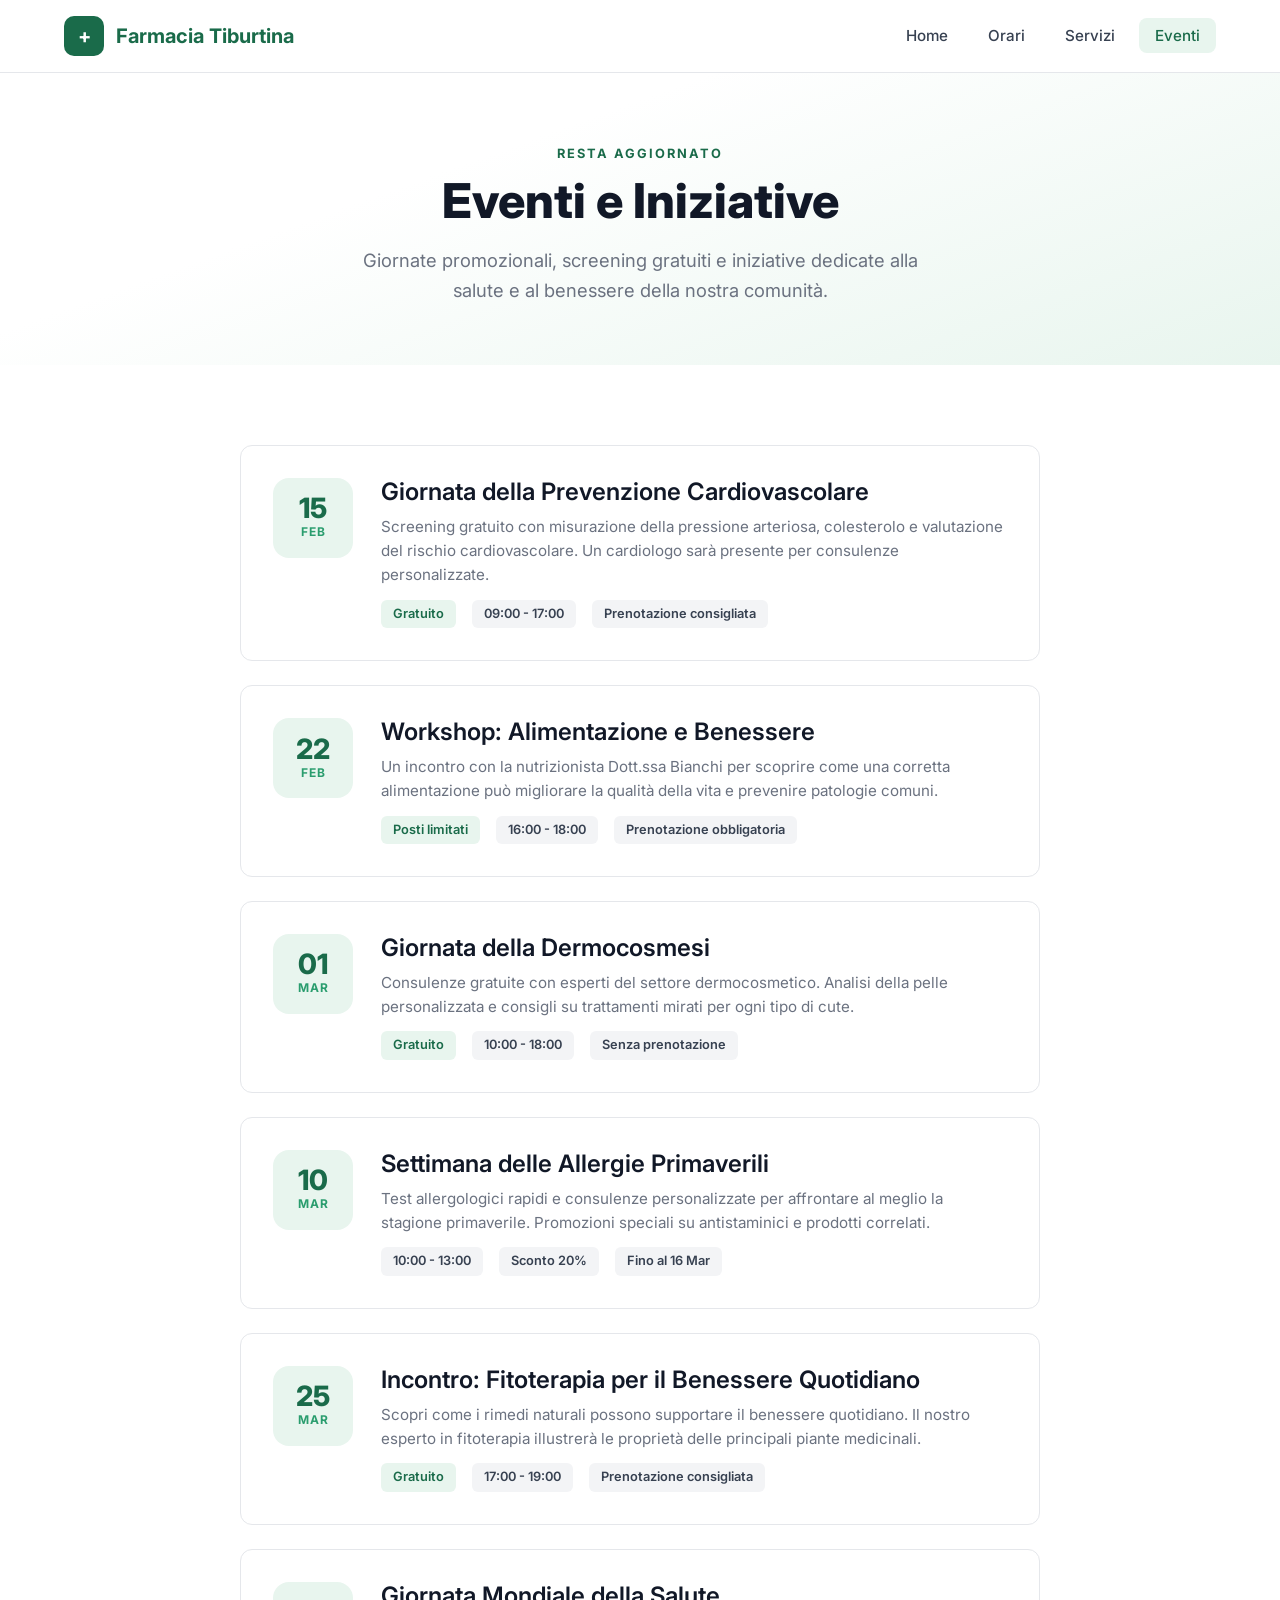
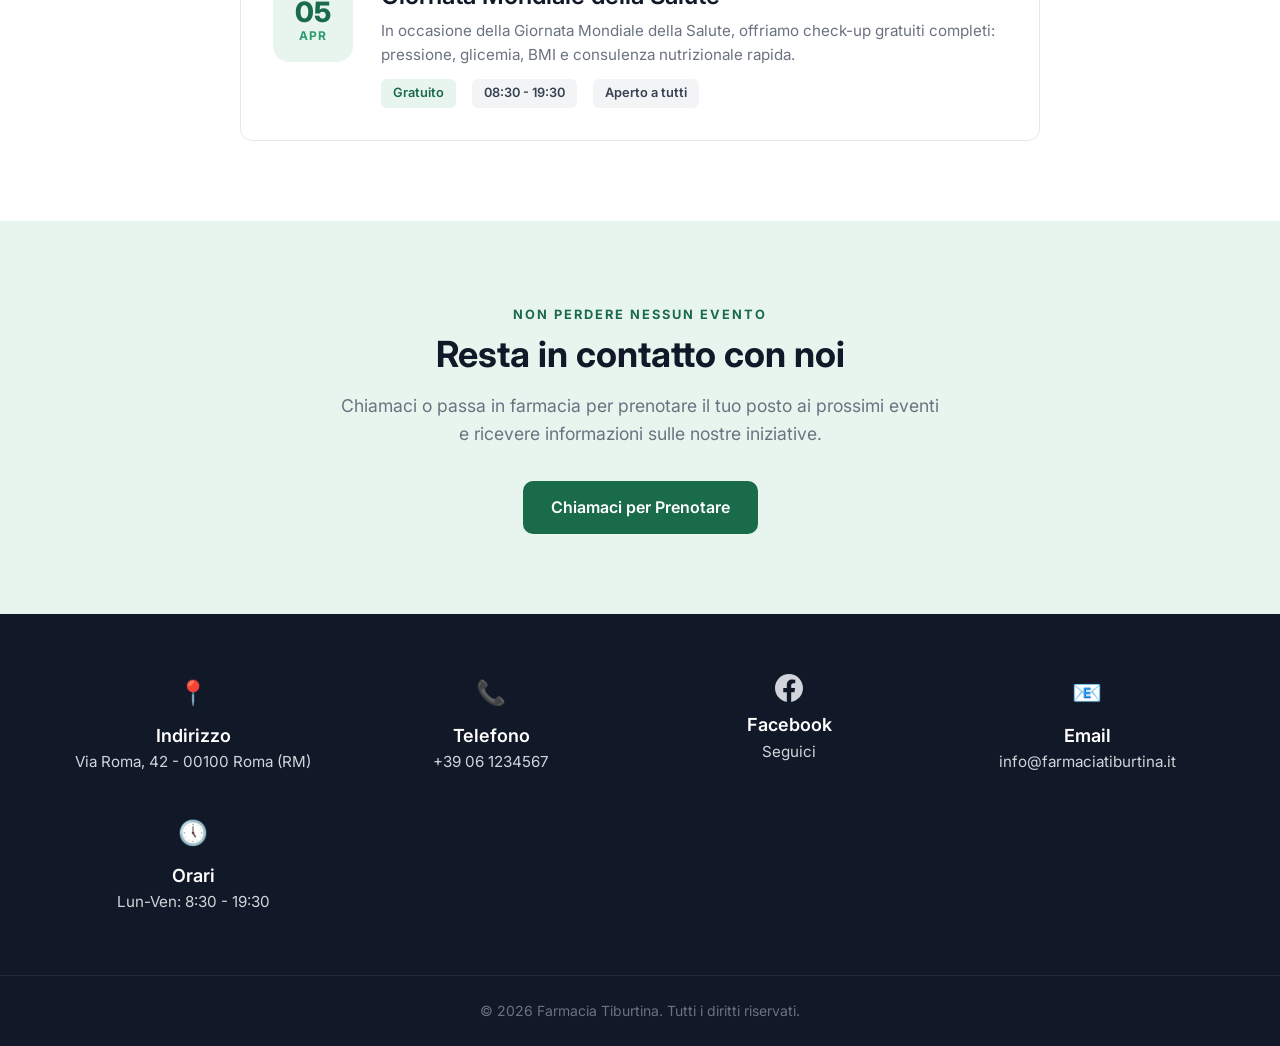
==== commit e2bc57a5: "Move Facebook link from footer to contact bar between phone and email https://claude.ai/code/session" ====
--- a/eventi.html
+++ b/eventi.html
@@ -173,6 +173,13 @@
         <p>+39 06 1234567</p>
       </div>
       <div class="contact-item">
+        <a href="https://www.facebook.com" target="_blank" rel="noopener noreferrer" class="contact-social" aria-label="Facebook">
+          <svg width="28" height="28" viewBox="0 0 24 24" fill="currentColor"><path d="M24 12.073c0-6.627-5.373-12-12-12s-12 5.373-12 12c0 5.99 4.388 10.954 10.125 11.854v-8.385H7.078v-3.47h3.047V9.43c0-3.007 1.792-4.669 4.533-4.669 1.312 0 2.686.235 2.686.235v2.953H15.83c-1.491 0-1.956.925-1.956 1.874v2.25h3.328l-.532 3.47h-2.796v8.385C19.612 23.027 24 18.062 24 12.073z"/></svg>
+        </a>
+        <h4>Facebook</h4>
+        <p>Seguici</p>
+      </div>
+      <div class="contact-item">
         <div class="icon">&#x1F4E7;</div>
         <h4>Email</h4>
         <p>info@farmaciatiburtina.it</p>
@@ -189,9 +196,6 @@
   <footer class="footer">
     <div class="container">
       <p>&copy; 2026 Farmacia Tiburtina. Tutti i diritti riservati.</p>
-      <a href="https://www.facebook.com" target="_blank" rel="noopener noreferrer" class="footer-social" aria-label="Facebook">
-        <svg width="24" height="24" viewBox="0 0 24 24" fill="currentColor"><path d="M24 12.073c0-6.627-5.373-12-12-12s-12 5.373-12 12c0 5.99 4.388 10.954 10.125 11.854v-8.385H7.078v-3.47h3.047V9.43c0-3.007 1.792-4.669 4.533-4.669 1.312 0 2.686.235 2.686.235v2.953H15.83c-1.491 0-1.956.925-1.956 1.874v2.25h3.328l-.532 3.47h-2.796v8.385C19.612 23.027 24 18.062 24 12.073z"/></svg>
-      </a>
     </div>
   </footer>
 
--- a/css/style.css
+++ b/css/style.css
@@ -729,27 +729,17 @@
   font-size: 0.875rem;
 }
 
-.footer .container {
-  display: flex;
-  flex-direction: column;
-  align-items: center;
-  gap: 12px;
-}
-
-.footer-social {
+.contact-social {
   display: inline-flex;
   align-items: center;
   justify-content: center;
-  width: 40px;
-  height: 40px;
-  border-radius: 50%;
-  color: var(--gray-500);
+  color: var(--gray-300);
+  margin-bottom: 12px;
   transition: var(--transition);
 }
 
-.footer-social:hover {
-  color: var(--white);
-  background: #1877F2;
+.contact-social:hover {
+  color: #1877F2;
 }
 
 /* ===== Responsive ===== */
